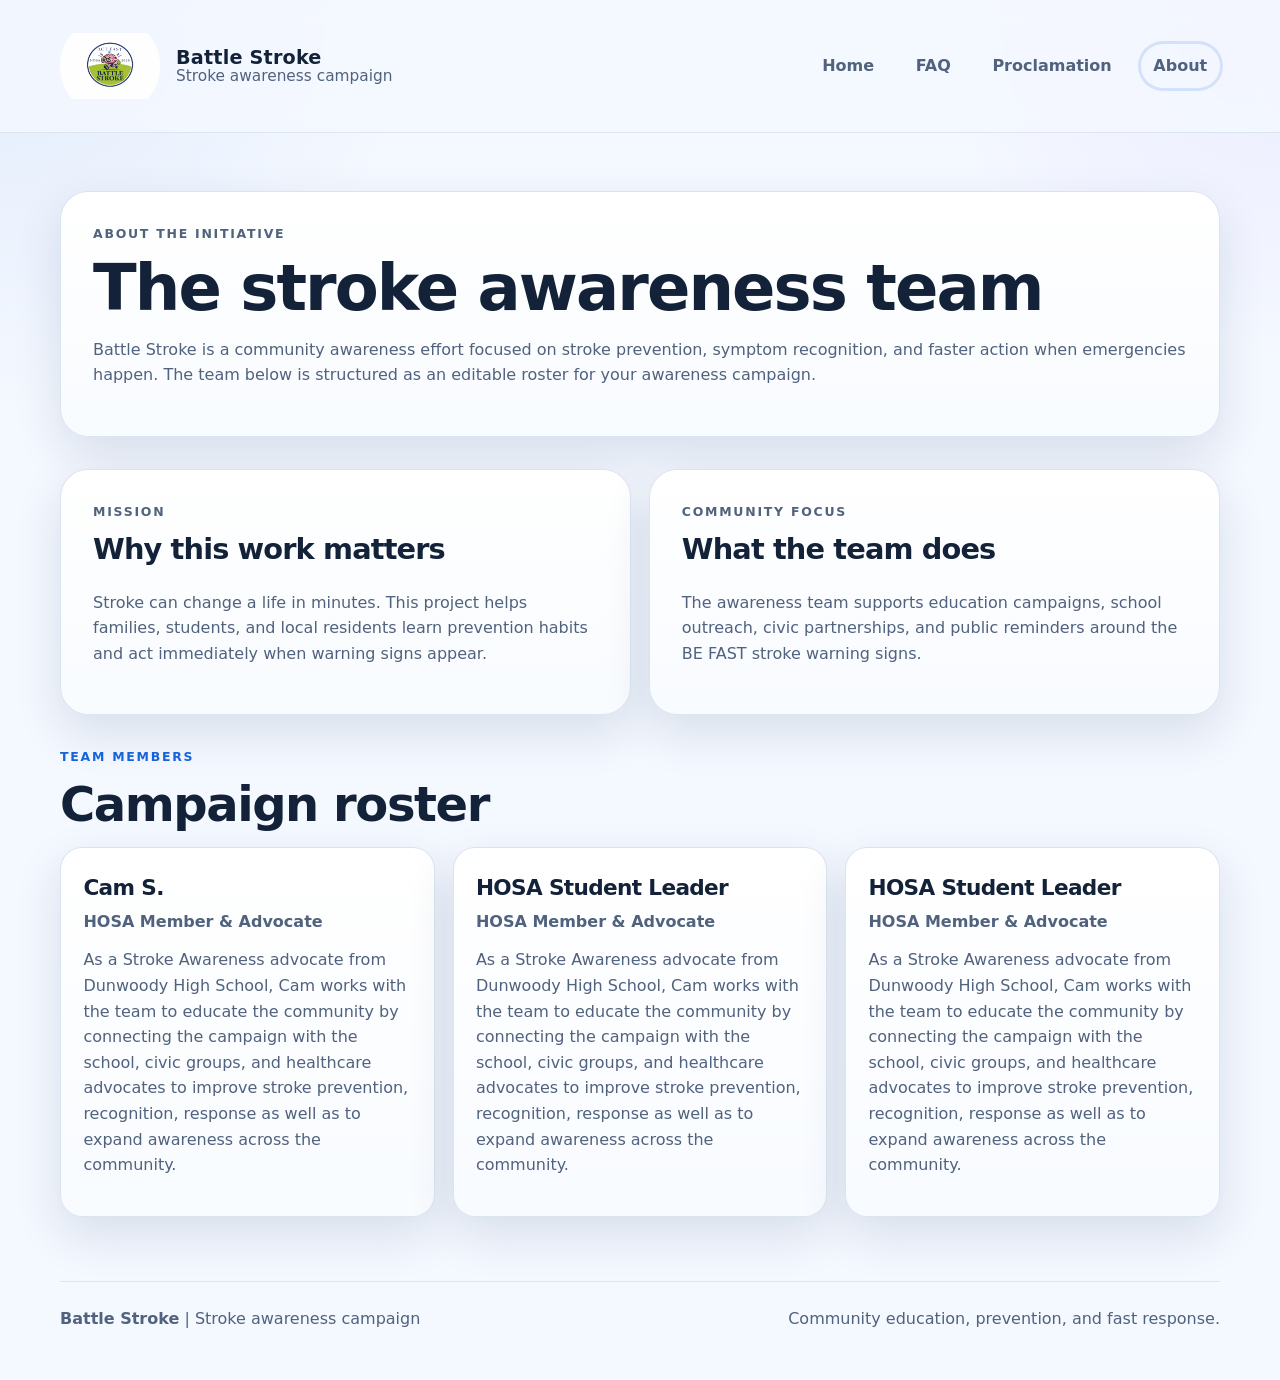
==== about.html @ c7ee9153 "Initial site import" ====
<!DOCTYPE html>
<html lang="en">
<head>
  <meta charset="UTF-8">
  <meta name="viewport" content="width=device-width, initial-scale=1.0">
  <title>Battle Stroke | About</title>
  <link rel="canonical" href="https://battlestroke.com/about.html">
  <script async src="https://www.googletagmanager.com/gtag/js?id=G-E5SS8BYB4N"></script>
  <script>
    window.dataLayer = window.dataLayer || [];
    function gtag(){dataLayer.push(arguments);}
    gtag('js', new Date());
    gtag('config', 'G-E5SS8BYB4N');
  </script>
  <link rel="stylesheet" href="pages.css?v=20260326a">
</head>
<body>
  <header class="site-header">
    <div class="container header-inner">
      <a class="brand" href="index.html" aria-label="Battle Stroke home">
        <span class="brand-mark">
          <img src="assets/campaign-logo.png" alt="Battle Stroke campaign logo">
        </span>
        <span class="brand-text">
          <strong>Battle Stroke</strong>
          <span>Stroke awareness campaign</span>
        </span>
      </a>
      <nav class="site-nav" aria-label="Primary">
        <a href="index.html">Home</a>
        <a href="faq.html">FAQ</a>
        <a href="proclamation.html">Proclamation</a>
        <a class="active" href="about.html">About</a>
      </nav>
    </div>
  </header>

  <main class="container content-page">
      <section class="page-intro">
        <p class="eyebrow">About the Initiative</p>
        <h1>The stroke awareness team</h1>
        <p>
          Battle Stroke is a community awareness effort focused on stroke prevention, symptom
          recognition, and faster action when emergencies happen. The team below is structured as an
          editable roster for your awareness campaign.
        </p>
      </section>

      <section class="mission-grid">
        <article class="document-card mission-card">
          <p class="document-kicker">Mission</p>
          <h2>Why this work matters</h2>
          <p>
            Stroke can change a life in minutes. This project helps families, students, and local
            residents learn prevention habits and act immediately when warning signs appear.
          </p>
        </article>

        <article class="document-card mission-card">
          <p class="document-kicker">Community Focus</p>
          <h2>What the team does</h2>
          <p>
            The awareness team supports education campaigns, school outreach, civic partnerships,
            and public reminders around the BE FAST stroke warning signs.
          </p>
        </article>
      </section>

      <section class="team-section">
        <div class="section-heading">
          <p class="eyebrow">Team Members</p>
          <h2>Campaign roster</h2>
        </div>

        <div class="team-grid" id="team-grid"></div>
      </section>
  </main>

  <footer class="site-footer">
    <div class="container footer-inner">
      <p><strong>Battle Stroke</strong> | Stroke awareness campaign</p>
      <p>Community education, prevention, and fast response.</p>
    </div>
  </footer>

  <script src="script.js?v=20260326a"></script>
</body>
</html>
---- pages.css ----
:root {
  --bg: #f4f8ff;
  --surface: #ffffff;
  --surface-soft: #eef5ff;
  --text: #132238;
  --muted: #50627d;
  --line: #d7e1f0;
  --blue: #1663db;
  --blue-dark: #0e3f92;
  --purple: #8858ff;
  --shadow: 0 18px 48px rgba(17, 44, 86, 0.12);
  --radius: 22px;
  --max-width: 1160px;
}

*,
*::before,
*::after {
  box-sizing: border-box;
}

html {
  scroll-behavior: smooth;
}

body {
  margin: 0;
  min-height: 100vh;
  font-family: Inter, ui-sans-serif, system-ui, -apple-system, BlinkMacSystemFont, "Segoe UI", sans-serif;
  color: var(--text);
  background:
    radial-gradient(circle at top left, rgba(22, 99, 219, 0.08), transparent 26rem),
    radial-gradient(circle at top right, rgba(136, 88, 255, 0.08), transparent 22rem),
    var(--bg);
  line-height: 1.6;
}

a {
  color: inherit;
}

img {
  display: block;
  max-width: 100%;
}

.container {
  width: min(calc(100% - 2rem), var(--max-width));
  margin-inline: auto;
}

.site-header {
  position: sticky;
  top: 0;
  z-index: 50;
  backdrop-filter: blur(14px);
  background: rgba(244, 248, 255, 0.82);
  border-bottom: 1px solid rgba(215, 225, 240, 0.8);
}

.header-inner,
.mission-grid,
.footer-inner {
  display: grid;
  gap: 2rem;
}

.header-inner {
  grid-template-columns: 1fr auto;
  align-items: center;
  padding: 1rem 0;
}

.brand {
  display: inline-flex;
  align-items: center;
  gap: 1rem;
  text-decoration: none;
}

.brand-mark {
  width: 100px;
  height: 100px;
  flex: 0 0 auto;
}

.brand-mark img {
  width: 100%;
  height: 100%;
  object-fit: contain;
  border-radius: 50%;
  background: transparent;
}

.brand-text {
  display: flex;
  flex-direction: column;
  line-height: 1.1;
}

.brand-text strong {
  font-size: 1.2rem;
  letter-spacing: 0.01em;
}

.brand-text span {
  color: var(--muted);
  font-size: 0.96rem;
}

.site-nav {
  display: inline-flex;
  gap: 1rem;
  flex-wrap: wrap;
}

.site-nav a {
  text-decoration: none;
  color: var(--muted);
  font-weight: 600;
  padding: 0.55rem 0.8rem;
  border-radius: 999px;
}

.site-nav a:hover,
.site-nav a:focus-visible,
.site-nav a.active {
  outline: none;
  box-shadow: 0 0 0 3px rgba(22, 99, 219, 0.14);
}

.content-page {
  padding: 3.6rem 0 4rem;
  display: flex;
  flex-direction: column;
  gap: 2rem;
}

.page-intro,
.document-card,
.team-card {
  background: linear-gradient(180deg, #ffffff, #f8fbff);
  border: 1px solid rgba(215, 225, 240, 0.9);
  box-shadow: var(--shadow);
}

.page-intro {
  padding: 2rem;
  border-radius: 28px;
}

.document-card {
  padding: 2rem;
  border-radius: 28px;
}

.eyebrow,
.document-kicker {
  margin: 0 0 0.75rem;
  text-transform: uppercase;
  letter-spacing: 0.14em;
  font-size: 0.78rem;
  font-weight: 800;
  color: var(--blue);
}

h1,
h2,
h3,
p {
  margin-top: 0;
}

h1,
.document-card h2,
.team-card h3 {
  letter-spacing: -0.03em;
}

h1 {
  font-size: clamp(2.4rem, 5vw, 4.2rem);
  line-height: 1.02;
  margin-bottom: 1rem;
}

.page-intro p,
.proclamation-body p,
.signature-title,
.mission-card p,
.team-card p,
.download-link a,
code {
  color: var(--muted);
}

.document-subtitle,
.proclamation-highlight,
.signature-name {
  font-weight: 700;
}

.document-subtitle {
  text-align: center;
  font-size: 1.1rem;
}

.proclamation-body {
  display: grid;
  gap: 0.85rem;
  margin-top: 1.5rem;
}

.therefore {
  font-weight: 700;
  color: var(--text);
}

.proclamation-highlight {
  text-align: center;
  font-size: clamp(1.8rem, 4vw, 2.4rem);
  color: var(--blue-dark);
  text-transform: uppercase;
}

.signature-block {
  margin-top: 2rem;
  padding-top: 1.25rem;
  border-top: 1px solid var(--line);
}

.signature-name {
  margin-bottom: 0.1rem;
  font-size: 1.25rem;
}

.mission-grid,
.team-grid {
  display: grid;
  gap: 1.1rem;
}

.mission-grid {
  grid-template-columns: repeat(2, minmax(0, 1fr));
}

.mission-card h2 {
  font-size: 1.8rem;
  line-height: 1.1;
}

.section-heading {
  margin-bottom: 1rem;
}

.section-heading h2 {
  font-size: clamp(1.9rem, 4vw, 3rem);
  line-height: 1.08;
  letter-spacing: -0.03em;
  margin-bottom: 0.8rem;
}

.faq-list {
  display: grid;
  gap: 1rem;
}

.faq-card {
  padding: 1.5rem 1.6rem;
  border-radius: var(--radius);
  background: linear-gradient(180deg, #ffffff, #f8fbff);
  border: 1px solid rgba(215, 225, 240, 0.9);
  box-shadow: var(--shadow);
}

.faq-card h2 {
  margin-bottom: 0.65rem;
  font-size: 1.45rem;
  line-height: 1.15;
  letter-spacing: -0.02em;
}

.faq-card p {
  margin-bottom: 0;
  color: var(--muted);
}

.team-grid {
  grid-template-columns: repeat(3, minmax(0, 1fr));
}

.team-card {
  padding: 1.4rem;
  border-radius: var(--radius);
}

.team-card h3 {
  margin-bottom: 0.25rem;
  font-size: 1.35rem;
}

.team-role {
  margin: 0 0 0.8rem;
  color: var(--blue-dark);
  font-weight: 700;
}

.download-link {
  margin: 0;
}

.download-link a {
  display: inline-flex;
  align-items: center;
  justify-content: center;
  min-height: 3rem;
  padding: 0.8rem 1.15rem;
  border-radius: 999px;
  text-decoration: none;
  font-weight: 700;
  color: #fff;
  background: linear-gradient(135deg, var(--blue), var(--blue-dark));
  box-shadow: 0 16px 34px rgba(22, 99, 219, 0.28);
}

code {
  padding: 0.15rem 0.35rem;
  border-radius: 0.35rem;
  background: rgba(19, 34, 56, 0.08);
  font-family: Consolas, "Courier New", monospace;
}

.site-footer {
  padding: 0 0 3rem;
}

.footer-inner {
  grid-template-columns: 1fr auto;
  align-items: center;
  padding-top: 1.5rem;
  border-top: 1px solid rgba(215, 225, 240, 0.85);
}

.site-footer p {
  margin-bottom: 0;
  color: var(--muted);
}

@media (max-width: 980px) {
  .mission-grid,
  .team-grid {
    grid-template-columns: 1fr;
  }
}

@media (max-width: 760px) {
  .header-inner,
  .footer-inner {
    grid-template-columns: 1fr;
  }

  .site-nav {
    gap: 0.55rem;
  }

  .content-page {
    padding-top: 2.6rem;
  }

  .brand-mark {
    width: 82px;
    height: 82px;
  }
}
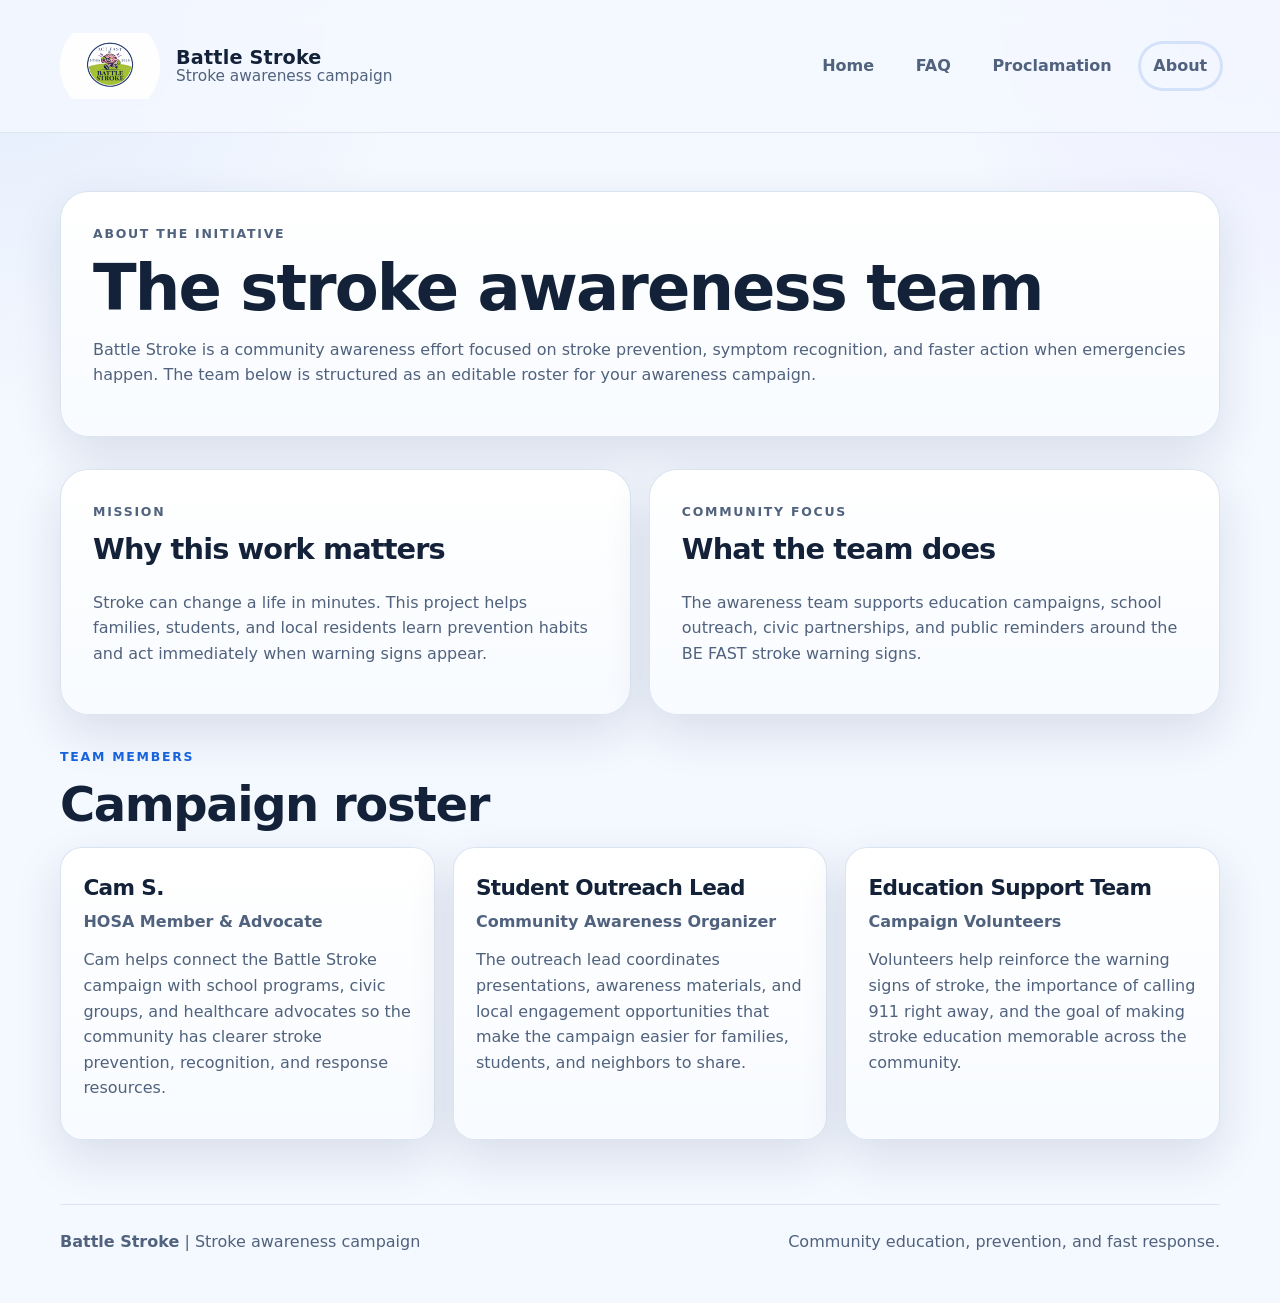
==== commit 0afb3106: "Improve SEO and add Hostinger staging workflow" ====
--- a/about.html
+++ b/about.html
@@ -3,14 +3,34 @@
 <head>
   <meta charset="UTF-8">
   <meta name="viewport" content="width=device-width, initial-scale=1.0">
-  <title>Battle Stroke | About</title>
+  <title>About Battle Stroke | Community Stroke Awareness Team</title>
+  <meta name="description" content="Learn about the Battle Stroke awareness team, its community mission, and the student-led outreach behind the campaign.">
   <link rel="canonical" href="https://battlestroke.com/about.html">
+  <meta property="og:type" content="article">
+  <meta property="og:title" content="About Battle Stroke | Community Stroke Awareness Team">
+  <meta property="og:description" content="Learn about the Battle Stroke awareness team, its community mission, and the student-led outreach behind the campaign.">
+  <meta property="og:url" content="https://battlestroke.com/about.html">
+  <meta property="og:image" content="https://battlestroke.com/assets/campaign-logo.png">
+  <meta name="twitter:card" content="summary_large_image">
+  <meta name="twitter:title" content="About Battle Stroke | Community Stroke Awareness Team">
+  <meta name="twitter:description" content="Learn about the Battle Stroke awareness team, its community mission, and the student-led outreach behind the campaign.">
+  <meta name="twitter:image" content="https://battlestroke.com/assets/campaign-logo.png">
   <script async src="https://www.googletagmanager.com/gtag/js?id=G-E5SS8BYB4N"></script>
   <script>
     window.dataLayer = window.dataLayer || [];
     function gtag(){dataLayer.push(arguments);}
     gtag('js', new Date());
     gtag('config', 'G-E5SS8BYB4N');
+  </script>
+  <script type="application/ld+json">
+    {
+      "@context": "https://schema.org",
+      "@type": "AboutPage",
+      "@id": "https://battlestroke.com/about.html#webpage",
+      "url": "https://battlestroke.com/about.html",
+      "name": "About Battle Stroke",
+      "description": "Information about the Battle Stroke awareness team and its community outreach mission."
+    }
   </script>
   <link rel="stylesheet" href="pages.css?v=20260326a">
 </head>
@@ -72,7 +92,34 @@
           <h2>Campaign roster</h2>
         </div>
 
-        <div class="team-grid" id="team-grid"></div>
+        <div class="team-grid">
+          <article class="team-card">
+            <h3>Cam S.</h3>
+            <p class="team-role">HOSA Member &amp; Advocate</p>
+            <p>
+              Cam helps connect the Battle Stroke campaign with school programs, civic groups, and healthcare advocates so
+              the community has clearer stroke prevention, recognition, and response resources.
+            </p>
+          </article>
+
+          <article class="team-card">
+            <h3>Student Outreach Lead</h3>
+            <p class="team-role">Community Awareness Organizer</p>
+            <p>
+              The outreach lead coordinates presentations, awareness materials, and local engagement opportunities that make
+              the campaign easier for families, students, and neighbors to share.
+            </p>
+          </article>
+
+          <article class="team-card">
+            <h3>Education Support Team</h3>
+            <p class="team-role">Campaign Volunteers</p>
+            <p>
+              Volunteers help reinforce the warning signs of stroke, the importance of calling 911 right away, and the goal
+              of making stroke education memorable across the community.
+            </p>
+          </article>
+        </div>
       </section>
   </main>
 
@@ -82,7 +129,5 @@
       <p>Community education, prevention, and fast response.</p>
     </div>
   </footer>
-
-  <script src="script.js?v=20260326a"></script>
 </body>
 </html>
--- a/pages.css
+++ b/pages.css
@@ -264,6 +264,29 @@
   gap: 1rem;
 }
 
+.action-links {
+  display: grid;
+  gap: 0.8rem;
+  margin-top: 1rem;
+}
+
+.action-link {
+  display: block;
+  text-decoration: none;
+  background: var(--surface-soft);
+  color: var(--text);
+  font-weight: 700;
+  border: 1px solid var(--line);
+  padding: 0.95rem 1rem;
+  border-radius: 16px;
+}
+
+.action-link:hover,
+.action-link:focus-visible {
+  outline: none;
+  box-shadow: 0 0 0 3px rgba(22, 99, 219, 0.14);
+}
+
 .faq-card {
   padding: 1.5rem 1.6rem;
   border-radius: var(--radius);
